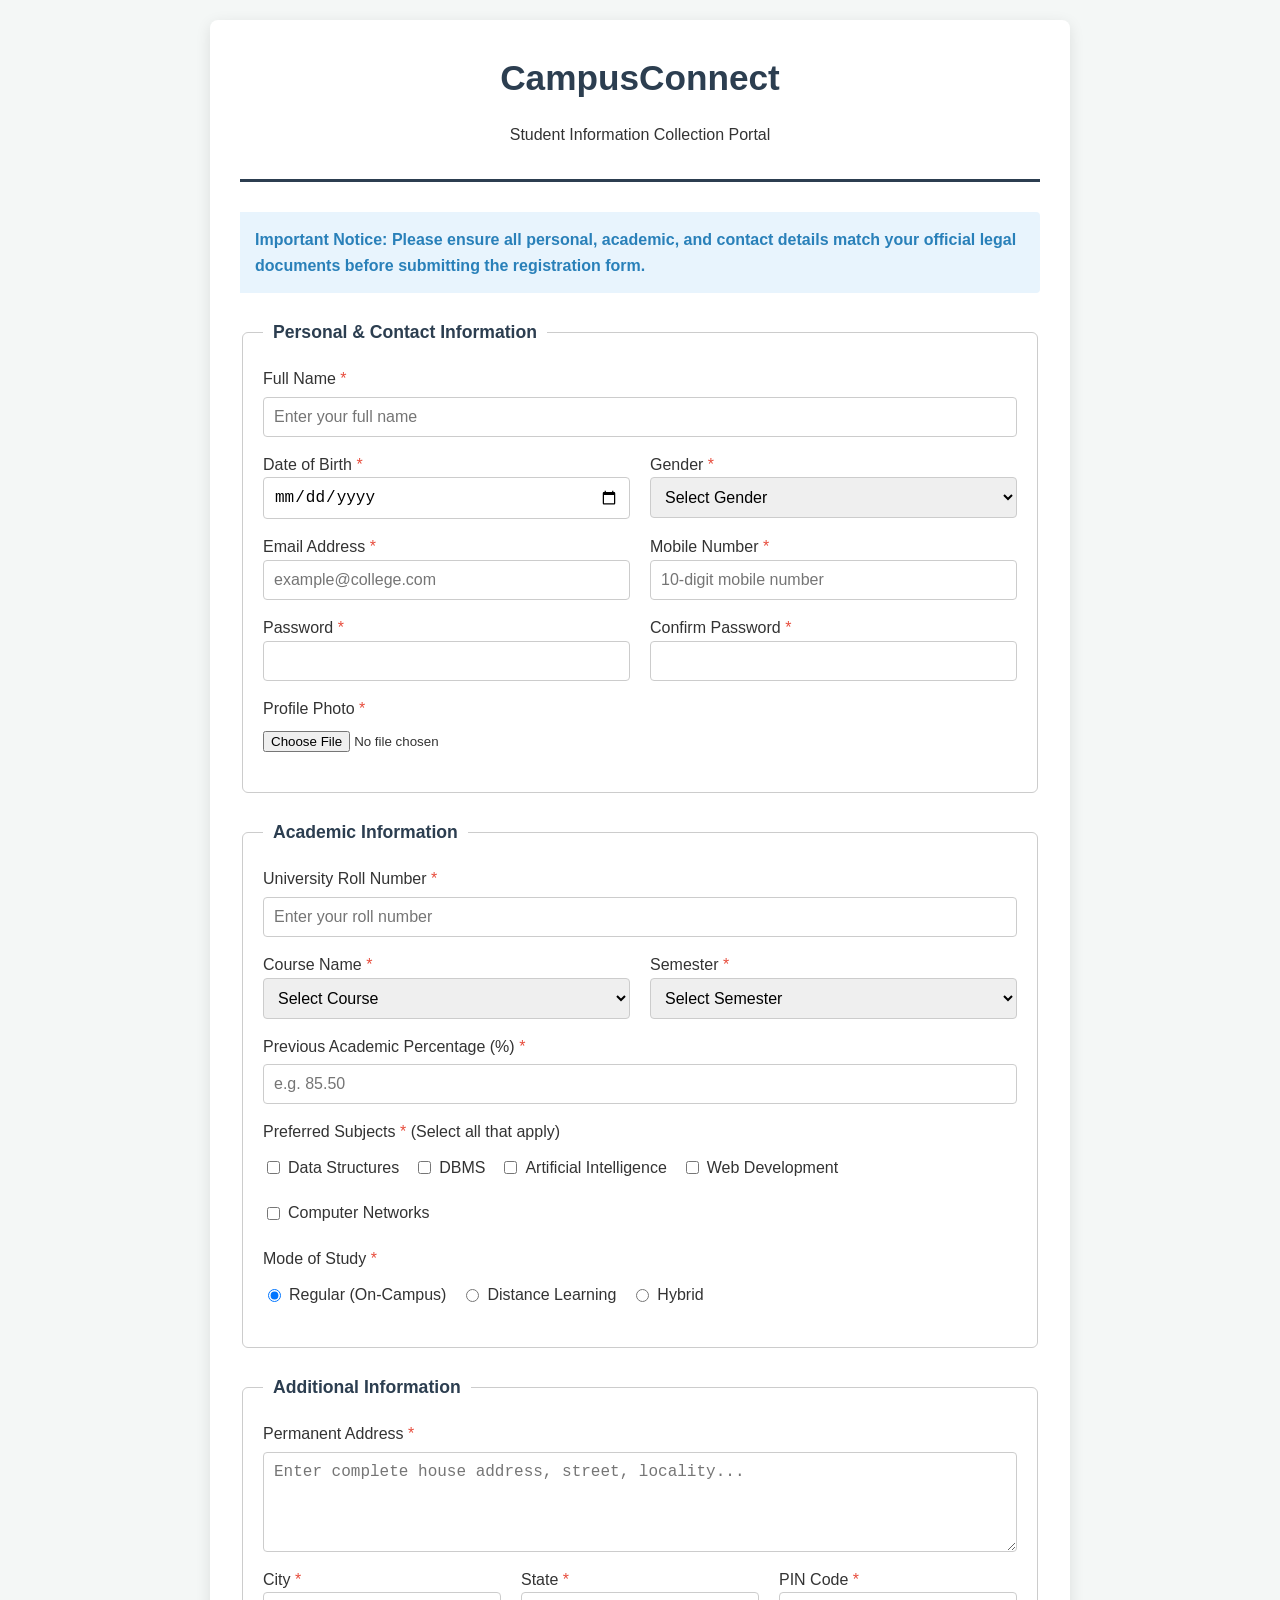
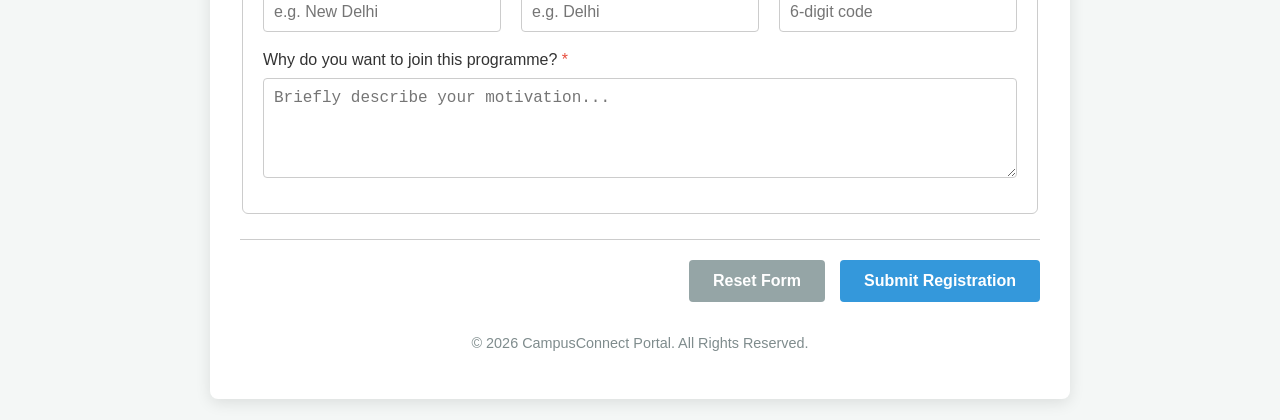
==== assignments/assign2/index.html @ a63cce72 "basic structure" ====
<!DOCTYPE html>
<html lang="en">
<head>
    <meta charset="UTF-8">
    <meta name="viewport" content="width=device-width, initial-scale=1.0">
    <title>CampusConnect - Student Registration Portal</title>
    <link rel="stylesheet" href="style.css">
</head>
<body>

    <div class="container">
        <header>
            <h1>CampusConnect</h1>
            <p>Student Information Collection Portal</p>
        </header>

        <section class="highlight-box">
            <p>Important Notice: Please ensure all personal, academic, and contact details match your official legal documents before submitting the registration form.</p>
        </section>

        <form action="#" method="POST" enctype="multipart/form-data">
            
            <!-- SECTION 1: Personal & Contact Details -->
            <fieldset>
                <legend>Personal & Contact Information</legend>
                
                <div class="form-group">
                    <label for="fullName">Full Name <span class="required">*</span></label>
                    <input type="text" id="fullName" name="fullName" placeholder="Enter your full name" required>
                </div>

                <div class="form-group row">
                    <div>
                        <label for="dob">Date of Birth <span class="required">*</span></label>
                        <input type="date" id="dob" name="dob" required>
                    </div>
                    <div>
                        <label for="gender">Gender <span class="required">*</span></label>
                        <select id="gender" name="gender" required>
                            <option value="" disabled selected>Select Gender</option>
                            <option value="male">Male</option>
                            <option value="female">Female</option>
                            <option value="other">Other</option>
                            <option value="prefer-not-to-say">Prefer not to say</option>
                        </select>
                    </div>
                </div>

                <div class="form-group row">
                    <div>
                        <label for="email">Email Address <span class="required">*</span></label>
                        <input type="email" id="email" name="email" placeholder="example@college.com" required>
                    </div>
                    <div>
                        <label for="mobile">Mobile Number <span class="required">*</span></label>
                        <input type="tel" id="mobile" name="mobile" placeholder="10-digit mobile number" pattern="[0-9]{10}" required>
                    </div>
                </div>

                <div class="form-group row">
                    <div>
                        <label for="password">Password <span class="required">*</span></label>
                        <input type="password" id="password" name="password" minlength="8" required>
                    </div>
                    <div>
                        <label for="confirmPassword">Confirm Password <span class="required">*</span></label>
                        <input type="password" id="confirmPassword" name="confirmPassword" minlength="8" required>
                    </div>
                </div>

                <div class="form-group">
                    <label for="profilePhoto">Profile Photo <span class="required">*</span></label>
                    <input type="file" id="profilePhoto" name="profilePhoto" accept="image/*" required>
                </div>
            </fieldset>

            <!-- SECTION 2: Academic Information -->
            <fieldset>
                <legend>Academic Information</legend>

                <div class="form-group">
                    <label for="rollNumber">University Roll Number <span class="required">*</span></label>
                    <input type="text" id="rollNumber" name="rollNumber" placeholder="Enter your roll number" required>
                </div>

                <div class="form-group row">
                    <div>
                        <label for="course">Course Name <span class="required">*</span></label>
                        <select id="course" name="course" required>
                            <option value="" disabled selected>Select Course</option>
                            <option value="btech">B.Tech (Computer Science)</option>
                            <option value="bca">BCA</option>
                            <option value="bsc">B.Sc (Information Technology)</option>
                            <option value="mca">MCA</option>
                            <option value="mtech">M.Tech</option>
                        </select>
                    </div>
                    <div>
                        <label for="semester">Semester <span class="required">*</span></label>
                        <select id="semester" name="semester" required>
                            <option value="" disabled selected>Select Semester</option>
                            <option value="1">Semester 1</option>
                            <option value="2">Semester 2</option>
                            <option value="3">Semester 3</option>
                            <option value="4">Semester 4</option>
                            <option value="5">Semester 5</option>
                            <option value="6">Semester 6</option>
                            <option value="7">Semester 7</option>
                            <option value="8">Semester 8</option>
                        </select>
                    </div>
                </div>

                <div class="form-group">
                    <label for="percentage">Previous Academic Percentage (%) <span class="required">*</span></label>
                    <input type="number" id="percentage" name="percentage" min="0" max="100" step="0.01" placeholder="e.g. 85.50" required>
                </div>

                <div class="form-group">
                    <label>Preferred Subjects <span class="required">*</span> (Select all that apply)</label>
                    <div class="checkbox-group">
                        <label><input type="checkbox" name="subjects" value="ds"> Data Structures</label>
                        <label><input type="checkbox" name="subjects" value="dbms"> DBMS</label>
                        <label><input type="checkbox" name="subjects" value="ai"> Artificial Intelligence</label>
                        <label><input type="checkbox" name="subjects" value="webdev"> Web Development</label>
                        <label><input type="checkbox" name="subjects" value="cn"> Computer Networks</label>
                    </div>
                </div>

                <div class="form-group">
                    <label>Mode of Study <span class="required">*</span></label>
                    <div class="radio-group">
                        <label><input type="radio" name="studyMode" value="regular" checked required> Regular (On-Campus)</label>
                        <label><input type="radio" name="studyMode" value="distance"> Distance Learning</label>
                        <label><input type="radio" name="studyMode" value="hybrid"> Hybrid</label>
                    </div>
                </div>
            </fieldset>

            <!-- SECTION 3: Additional Information -->
            <fieldset>
                <legend>Additional Information</legend>

                <div class="form-group">
                    <label for="address">Permanent Address <span class="required">*</span></label>
                    <textarea id="address" name="address" placeholder="Enter complete house address, street, locality..." required></textarea>
                </div>

                <div class="form-group row">
                    <div>
                        <label for="city">City <span class="required">*</span></label>
                        <input type="text" id="city" name="city" placeholder="e.g. New Delhi" required>
                    </div>
                    <div>
                        <label for="state">State <span class="required">*</span></label>
                        <input type="text" id="state" name="state" placeholder="e.g. Delhi" required>
                    </div>
                    <div>
                        <label for="pinCode">PIN Code <span class="required">*</span></label>
                        <input type="text" id="pinCode" name="pinCode" placeholder="6-digit code" pattern="[0-9]{6}" required>
                    </div>
                </div>

                <div class="form-group">
                    <label for="statement">Why do you want to join this programme? <span class="required">*</span></label>
                    <textarea id="statement" name="statement" placeholder="Briefly describe your motivation..." required></textarea>
                </div>
            </fieldset>

            <div class="form-actions">
                <button type="reset">Reset Form</button>
                <button type="submit">Submit Registration</button>
            </div>
        </form>

        <footer>
            <p>&copy; 2026 CampusConnect Portal. All Rights Reserved.</p>
        </footer>
    </div>

</body>
</html>
---- assignments/assign2/style.css ----
:root {
    --primary-color: #2c3e50;
    --secondary-color: #3498db;
    --bg-color: #f4f7f6;
    --card-bg: #ffffff;
    --text-color: #333;
    --border-color: #ccc;
}

body {
    font-family: 'Segoe UI', Tahoma, Geneva, Verdana, sans-serif;
    background-color: var(--bg-color);
    color: var(--text-color);
    margin: 0;
    padding: 20px;
    line-height: 1.6;
}

.container {
    max-width: 800px;
    margin: 0 auto;
    background: var(--card-bg);
    padding: 30px;
    border-radius: 8px;
    box-shadow: 0 4px 15px rgba(0,0,0,0.1);
}

header {
    text-align: center;
    border-bottom: 3px solid var(--primary-color);
    padding-bottom: 15px;
    margin-bottom: 30px;
}

h1 {
    color: var(--primary-color);
    margin: 0 0 10px 0;
    font-size: 2.2rem;
}

.highlight-box {
    background-color: #e8f4fd;
    padding: 15px;
    margin-bottom: 25px;
    border-radius: 0 4px 4px 0;
}

.highlight-box p {
    margin: 0;
    font-weight: 600;
    color: #2980b9;
}

fieldset {
    border: 1px solid var(--border-color);
    border-radius: 6px;
    padding: 20px;
    margin-bottom: 25px;
}

legend {
    font-weight: bold;
    color: var(--primary-color);
    padding: 0 10px;
    font-size: 1.1rem;
}

.form-group {
    margin-bottom: 15px;
    display: flex;
    flex-direction: column;
}

.form-group.row {
    flex-direction: row;
    gap: 20px;
}

.form-group.row > div {
    flex: 1;
}

label {
    margin-bottom: 5px;
    font-weight: 500;
}

.required {
    color: #e74c3c;
}

input[type="text"],
input[type="email"],
input[type="tel"],
input[type="date"],
input[type="password"],
input[type="number"],
select,
textarea {
    width: 100%;
    padding: 10px;
    border: 1px solid var(--border-color);
    border-radius: 4px;
    box-sizing: border-box;
    font-size: 1rem;
}

input[type="file"] {
    padding: 5px 0;
}

.checkbox-group, .radio-group {
    display: flex;
    flex-wrap: wrap;
    gap: 15px;
    padding-top: 5px;
}

.checkbox-group label, .radio-group label {
    display: flex;
    align-items: center;
    gap: 5px;
    font-weight: normal;
    cursor: pointer;
}

textarea {
    resize: vertical;
    min-height: 100px;
}

.form-actions {
    display: flex;
    justify-content: flex-end;
    gap: 15px;
    margin-top: 20px;
    border-top: 1px solid var(--border-color);
    padding-top: 20px;
}

button {
    padding: 12px 24px;
    font-size: 1rem;
    font-weight: 600;
    border: none;
    border-radius: 4px;
    cursor: pointer;
    transition: background-color 0.2s;
}

button[type="submit"] {
    background-color: var(--secondary-color);
    color: white;
}

button[type="submit"]:hover {
    background-color: #2980b9;
}

button[type="reset"] {
    background-color: #95a5a6;
    color: white;
}

button[type="reset"]:hover {
    background-color: #7f8c8d;
}

footer {
    text-align: center;
    margin-top: 30px;
    font-size: 0.9rem;
    color: #7f8c8d;
}

/* Responsive adjustments */
@media (max-width: 600px) {
    .form-group.row {
        flex-direction: column;
        gap: 15px;
    }
}
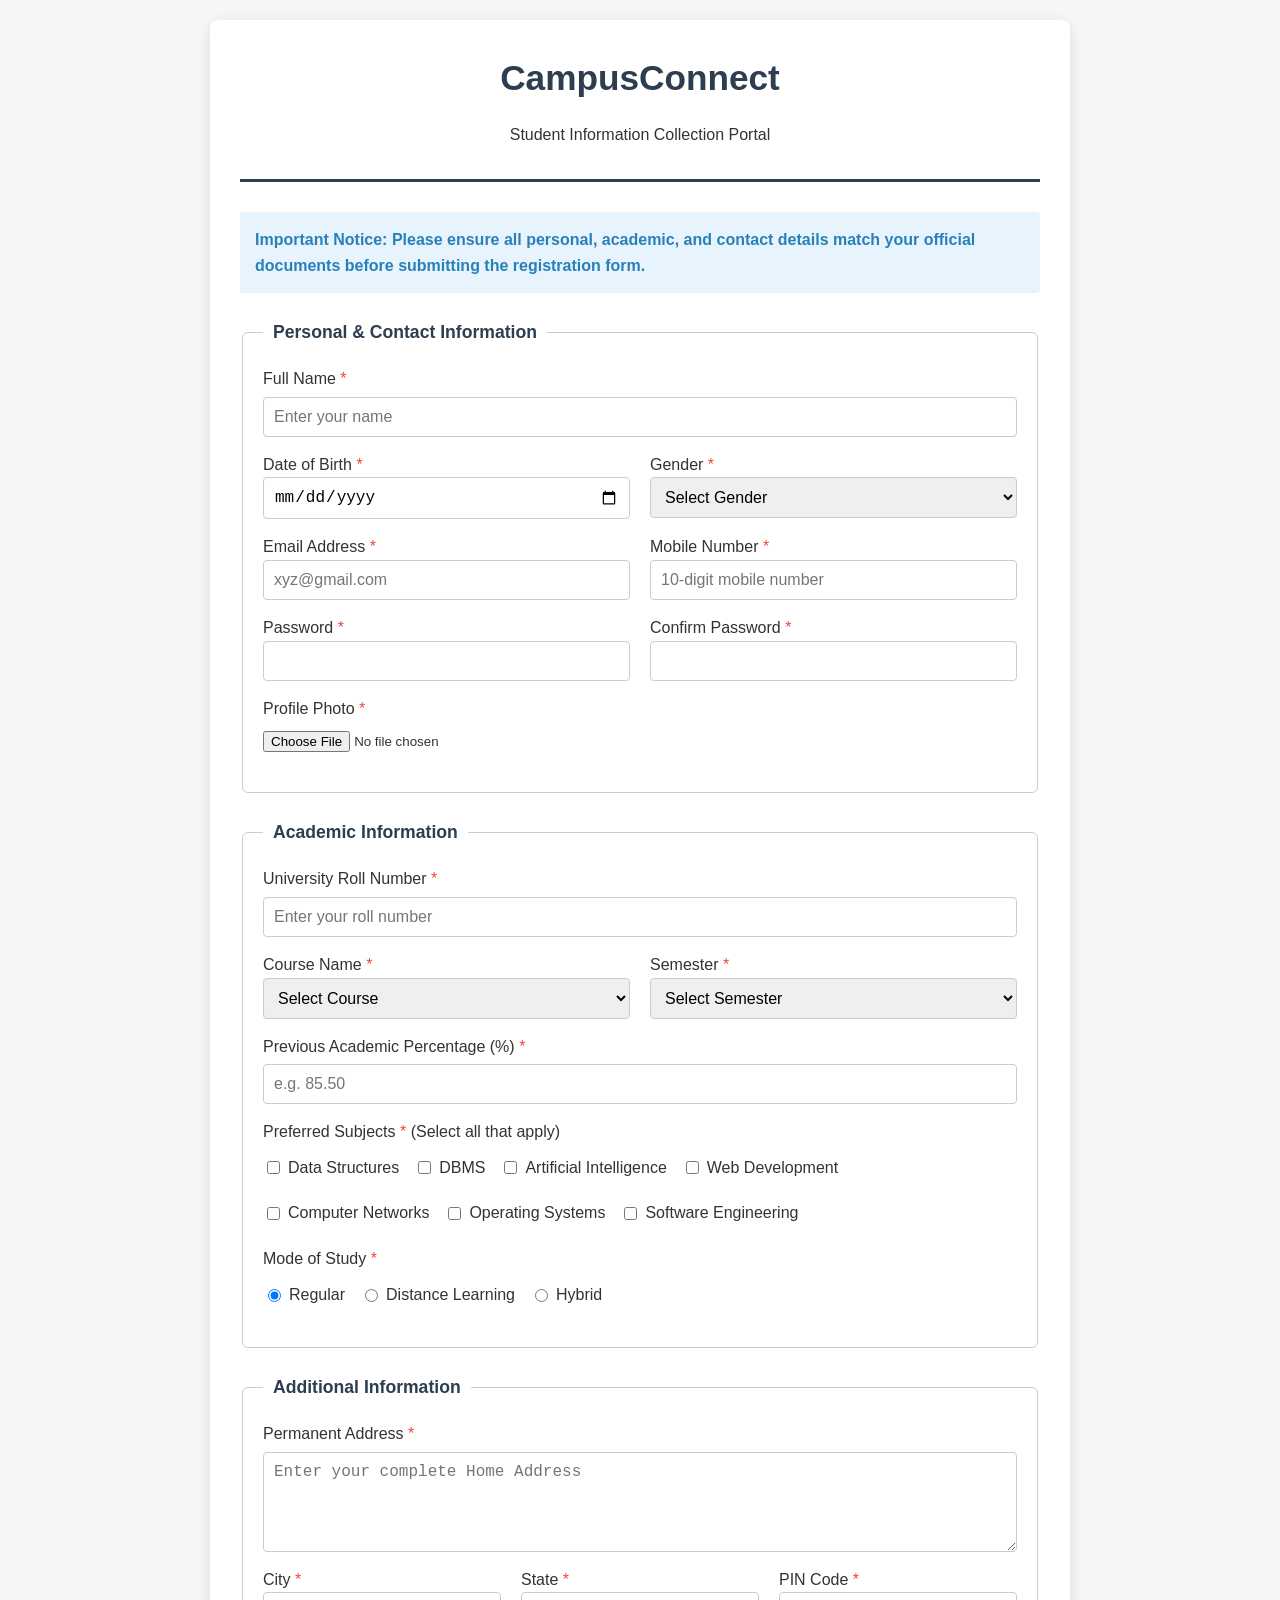
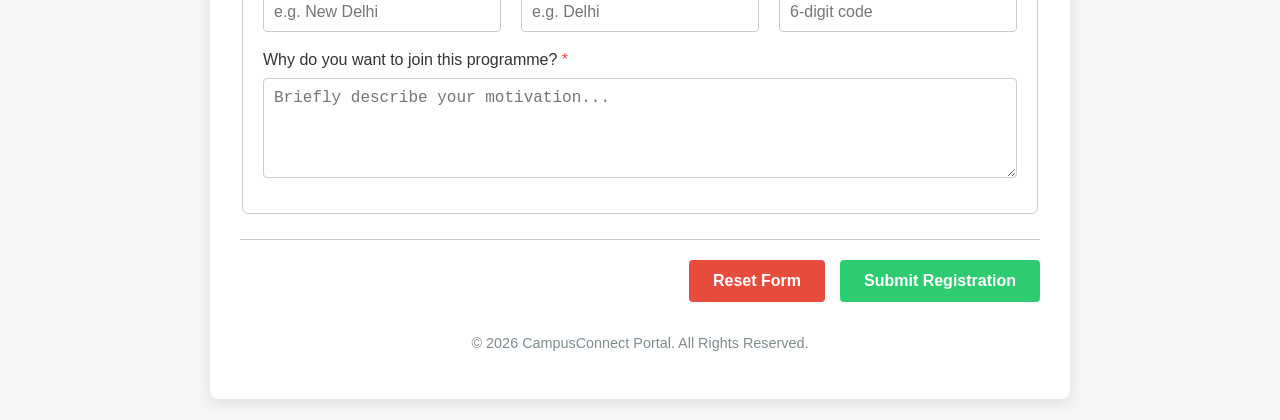
==== commit e047253d: "final assign2" ====
--- a/assignments/assign2/index.html
+++ b/assignments/assign2/index.html
@@ -7,15 +7,13 @@
     <link rel="stylesheet" href="style.css">
 </head>
 <body>
-
     <div class="container">
         <header>
             <h1>CampusConnect</h1>
             <p>Student Information Collection Portal</p>
         </header>
-
         <section class="highlight-box">
-            <p>Important Notice: Please ensure all personal, academic, and contact details match your official legal documents before submitting the registration form.</p>
+            <p>Important Notice: Please ensure all personal, academic, and contact details match your official documents before submitting the registration form.</p>
         </section>
 
         <form action="#" method="POST" enctype="multipart/form-data">
@@ -23,10 +21,9 @@
             <!-- SECTION 1: Personal & Contact Details -->
             <fieldset>
                 <legend>Personal & Contact Information</legend>
-                
                 <div class="form-group">
                     <label for="fullName">Full Name <span class="required">*</span></label>
-                    <input type="text" id="fullName" name="fullName" placeholder="Enter your full name" required>
+                    <input type="text" id="fullName" name="fullName" placeholder="Enter your name" required>
                 </div>
 
                 <div class="form-group row">
@@ -49,7 +46,7 @@
                 <div class="form-group row">
                     <div>
                         <label for="email">Email Address <span class="required">*</span></label>
-                        <input type="email" id="email" name="email" placeholder="example@college.com" required>
+                        <input type="email" id="email" name="email" placeholder="xyz@gmail.com" required>
                     </div>
                     <div>
                         <label for="mobile">Mobile Number <span class="required">*</span></label>
@@ -90,9 +87,11 @@
                             <option value="" disabled selected>Select Course</option>
                             <option value="btech">B.Tech (Computer Science)</option>
                             <option value="bca">BCA</option>
-                            <option value="bsc">B.Sc (Information Technology)</option>
-                            <option value="mca">MCA</option>
-                            <option value="mtech">M.Tech</option>
+                            <option value="bsc">B.Sc Hons. Computer Science</option>
+                            <option value="bms">BMS</option>
+                            <option value="bba">BBA-FIA</option>
+                            <option value="mba">MBA</option>
+                            <option value="mtech">MTECH</option>
                         </select>
                     </div>
                     <div>
@@ -124,15 +123,17 @@
                         <label><input type="checkbox" name="subjects" value="ai"> Artificial Intelligence</label>
                         <label><input type="checkbox" name="subjects" value="webdev"> Web Development</label>
                         <label><input type="checkbox" name="subjects" value="cn"> Computer Networks</label>
+                        <label><input type="checkbox" name="subjects" value="os"> Operating Systems</label>
+                        <label><input type="checkbox" name="subjects" value="se"> Software Engineering</label>
                     </div>
                 </div>
 
                 <div class="form-group">
                     <label>Mode of Study <span class="required">*</span></label>
                     <div class="radio-group">
-                        <label><input type="radio" name="studyMode" value="regular" checked required> Regular (On-Campus)</label>
-                        <label><input type="radio" name="studyMode" value="distance"> Distance Learning</label>
-                        <label><input type="radio" name="studyMode" value="hybrid"> Hybrid</label>
+                        <label><input type="radio" name="studyMode" value="regular" checked required> Regular</label>
+                        <label><input type="radio" name="studyMode" value="distance">Distance Learning</label>
+                        <label><input type="radio" name="studyMode" value="hybrid">Hybrid</label>
                     </div>
                 </div>
             </fieldset>
@@ -143,7 +144,7 @@
 
                 <div class="form-group">
                     <label for="address">Permanent Address <span class="required">*</span></label>
-                    <textarea id="address" name="address" placeholder="Enter complete house address, street, locality..." required></textarea>
+                    <textarea id="address" name="address" placeholder="Enter your complete Home Address" required></textarea>
                 </div>
 
                 <div class="form-group row">
--- a/assignments/assign2/style.css
+++ b/assignments/assign2/style.css
@@ -148,22 +148,24 @@
     transition: background-color 0.2s;
 }
 
+/* --- SUBMIT BUTTON --- */
 button[type="submit"] {
-    background-color: var(--secondary-color);
-    color: white;
+    background-color: #2ecc71; 
+    color: white;              
 }
 
 button[type="submit"]:hover {
-    background-color: #2980b9;
+    background-color: #27ae60; 
 }
 
+/* --- RESET BUTTON --- */
 button[type="reset"] {
-    background-color: #95a5a6;
-    color: white;
+    background-color: #e74c3c; 
+    color: white;              
 }
 
 button[type="reset"]:hover {
-    background-color: #7f8c8d;
+    background-color: #c0392b; 
 }
 
 footer {
@@ -173,7 +175,6 @@
     color: #7f8c8d;
 }
 
-/* Responsive adjustments */
 @media (max-width: 600px) {
     .form-group.row {
         flex-direction: column;
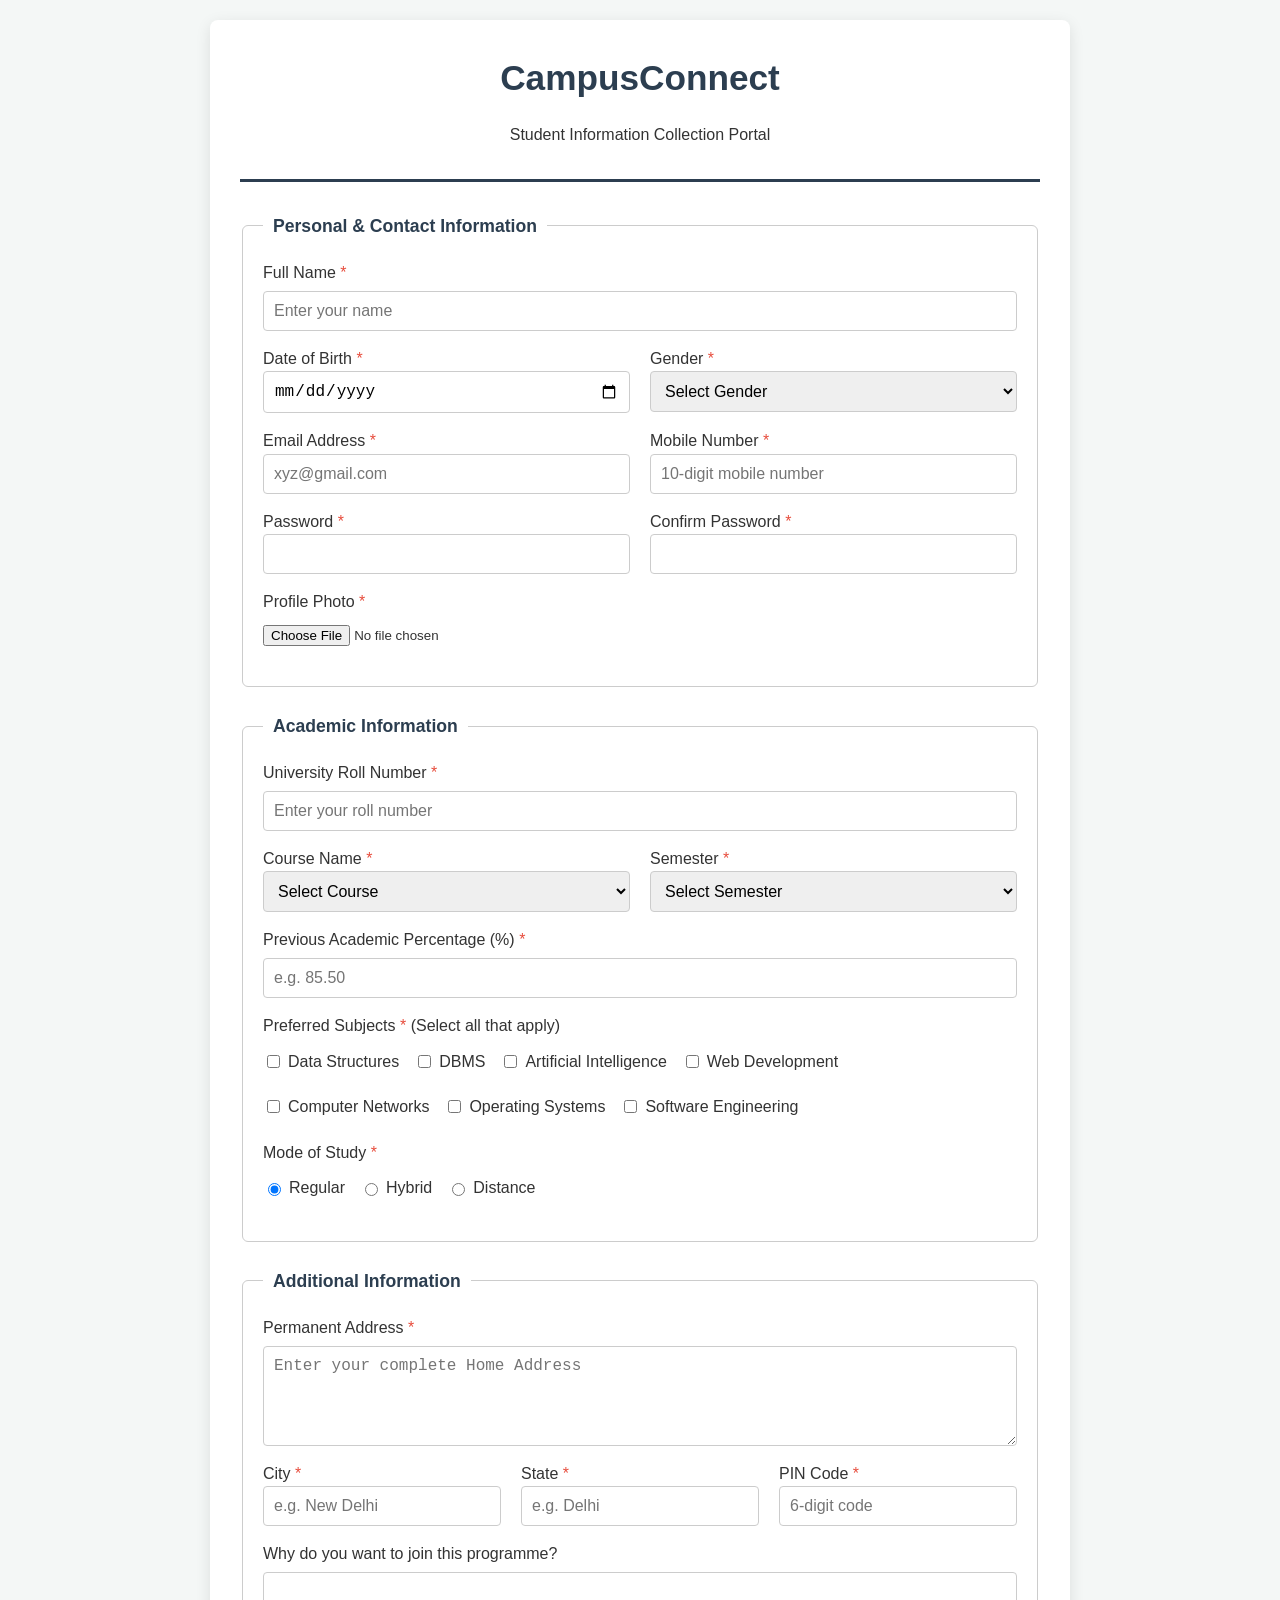
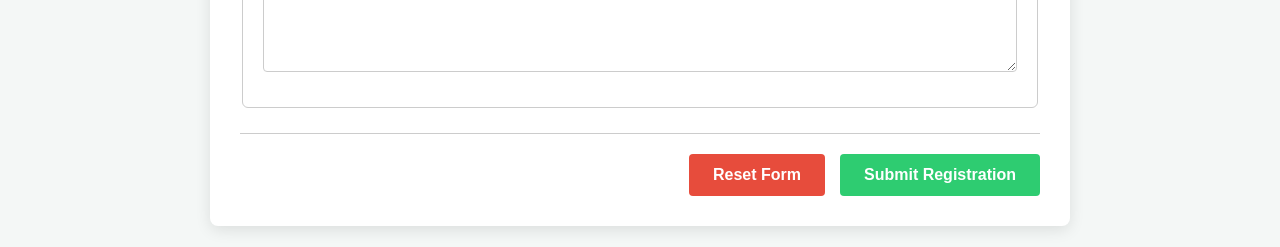
==== commit 7e576048: "added assign2" ====
--- a/assignments/assign2/index.html
+++ b/assignments/assign2/index.html
@@ -1,26 +1,219 @@
+
 <!DOCTYPE html>
 <html lang="en">
 <head>
     <meta charset="UTF-8">
     <meta name="viewport" content="width=device-width, initial-scale=1.0">
     <title>CampusConnect - Student Registration Portal</title>
-    <link rel="stylesheet" href="style.css">
+
+    <style>
+        :root {
+            --primary-color: #2c3e50;
+            --secondary-color: #3498db;
+            --bg-color: #f4f7f6;
+            --card-bg: #ffffff;
+            --text-color: #333;
+            --border-color: #ccc;
+        }
+
+        body {
+            font-family: 'Segoe UI', Tahoma, Geneva, Verdana, sans-serif;
+            background-color: var(--bg-color);
+            color: var(--text-color);
+            margin: 0;
+            padding: 20px;
+            line-height: 1.6;
+        }
+
+        .container {
+            max-width: 800px;
+            margin: 0 auto;
+            background: var(--card-bg);
+            padding: 30px;
+            border-radius: 8px;
+            box-shadow: 0 4px 15px rgba(0,0,0,0.1);
+        }
+
+        header {
+            text-align: center;
+            border-bottom: 3px solid var(--primary-color);
+            padding-bottom: 15px;
+            margin-bottom: 30px;
+        }
+
+        h1 {
+            color: var(--primary-color);
+            margin: 0 0 10px 0;
+            font-size: 2.2rem;
+        }
+
+        .highlight-box {
+            background-color: #e8f4fd;
+            padding: 15px;
+            margin-bottom: 25px;
+            border-radius: 0 4px 4px 0;
+        }
+
+        .highlight-box p {
+            margin: 0;
+            font-weight: 600;
+            color: #2980b9;
+        }
+
+        fieldset {
+            border: 1px solid var(--border-color);
+            border-radius: 6px;
+            padding: 20px;
+            margin-bottom: 25px;
+        }
+
+        legend {
+            font-weight: bold;
+            color: var(--primary-color);
+            padding: 0 10px;
+            font-size: 1.1rem;
+        }
+
+        .form-group {
+            margin-bottom: 15px;
+            display: flex;
+            flex-direction: column;
+        }
+
+        .form-group.row {
+            flex-direction: row;
+            gap: 20px;
+        }
+
+        .form-group.row > div {
+            flex: 1;
+            min-width: 0;
+        }
+
+        label {
+            margin-bottom: 5px;
+            font-weight: 500;
+        }
+
+        .required {
+            color: #e74c3c;
+        }
+
+        input[type="text"],
+        input[type="email"],
+        input[type="tel"],
+        input[type="date"],
+        input[type="password"],
+        input[type="number"],
+        select,
+        textarea {
+            width: 100%;
+            padding: 10px;
+            border: 1px solid var(--border-color);
+            border-radius: 4px;
+            box-sizing: border-box;
+            font-size: 1rem;
+        }
+
+        input[type="file"] {
+            padding: 5px 0;
+        }
+
+        .checkbox-group, .radio-group {
+            display: flex;
+            flex-wrap: wrap;
+            gap: 15px;
+            padding-top: 5px;
+        }
+
+        .checkbox-group label, .radio-group label {
+            display: flex;
+            align-items: center;
+            gap: 5px;
+            font-weight: normal;
+            cursor: pointer;
+        }
+
+        textarea {
+            resize: vertical;
+            min-height: 100px;
+        }
+
+        .form-actions {
+            display: flex;
+            justify-content: flex-end;
+            gap: 15px;
+            margin-top: 20px;
+            border-top: 1px solid var(--border-color);
+            padding-top: 20px;
+        }
+
+        button {
+            padding: 12px 24px;
+            font-size: 1rem;
+            font-weight: 600;
+            border: none;
+            border-radius: 4px;
+            cursor: pointer;
+            transition: background-color 0.2s;
+        }
+
+        button[type="submit"] {
+            background-color: #2ecc71;
+            color: white;
+        }
+
+        button[type="submit"]:hover {
+            background-color: #27ae60;
+        }
+
+        button[type="reset"] {
+            background-color: #e74c3c;
+            color: white;
+        }
+
+        button[type="reset"]:hover {
+            background-color: #c0392b;
+        }
+
+        footer {
+            text-align: center;
+            margin-top: 30px;
+            font-size: 0.9rem;
+            color: #7f8c8d;
+        }
+
+        @media (max-width: 600px) {
+            .form-group.row {
+                flex-direction: column;
+                gap: 15px;
+            }
+
+            .container {
+                padding: 18px;
+            }
+
+            .form-actions {
+                flex-wrap: wrap;
+            }
+        }
+    </style>
 </head>
+
 <body>
+
     <div class="container">
+
         <header>
             <h1>CampusConnect</h1>
             <p>Student Information Collection Portal</p>
         </header>
-        <section class="highlight-box">
-            <p>Important Notice: Please ensure all personal, academic, and contact details match your official documents before submitting the registration form.</p>
-        </section>
-
-        <form action="#" method="POST" enctype="multipart/form-data">
-            
-            <!-- SECTION 1: Personal & Contact Details -->
+
+        <form id="registrationForm" onsubmit="return validateForm(event)">
+
             <fieldset>
                 <legend>Personal & Contact Information</legend>
+
                 <div class="form-group">
                     <label for="fullName">Full Name <span class="required">*</span></label>
                     <input type="text" id="fullName" name="fullName" placeholder="Enter your name" required>
@@ -31,6 +224,7 @@
                         <label for="dob">Date of Birth <span class="required">*</span></label>
                         <input type="date" id="dob" name="dob" required>
                     </div>
+
                     <div>
                         <label for="gender">Gender <span class="required">*</span></label>
                         <select id="gender" name="gender" required>
@@ -48,6 +242,7 @@
                         <label for="email">Email Address <span class="required">*</span></label>
                         <input type="email" id="email" name="email" placeholder="xyz@gmail.com" required>
                     </div>
+
                     <div>
                         <label for="mobile">Mobile Number <span class="required">*</span></label>
                         <input type="tel" id="mobile" name="mobile" placeholder="10-digit mobile number" pattern="[0-9]{10}" required>
@@ -59,6 +254,7 @@
                         <label for="password">Password <span class="required">*</span></label>
                         <input type="password" id="password" name="password" minlength="8" required>
                     </div>
+
                     <div>
                         <label for="confirmPassword">Confirm Password <span class="required">*</span></label>
                         <input type="password" id="confirmPassword" name="confirmPassword" minlength="8" required>
@@ -69,9 +265,9 @@
                     <label for="profilePhoto">Profile Photo <span class="required">*</span></label>
                     <input type="file" id="profilePhoto" name="profilePhoto" accept="image/*" required>
                 </div>
+
             </fieldset>
 
-            <!-- SECTION 2: Academic Information -->
             <fieldset>
                 <legend>Academic Information</legend>
 
@@ -94,6 +290,7 @@
                             <option value="mtech">MTECH</option>
                         </select>
                     </div>
+
                     <div>
                         <label for="semester">Semester <span class="required">*</span></label>
                         <select id="semester" name="semester" required>
@@ -117,6 +314,7 @@
 
                 <div class="form-group">
                     <label>Preferred Subjects <span class="required">*</span> (Select all that apply)</label>
+
                     <div class="checkbox-group">
                         <label><input type="checkbox" name="subjects" value="ds"> Data Structures</label>
                         <label><input type="checkbox" name="subjects" value="dbms"> DBMS</label>
@@ -130,15 +328,16 @@
 
                 <div class="form-group">
                     <label>Mode of Study <span class="required">*</span></label>
+
                     <div class="radio-group">
                         <label><input type="radio" name="studyMode" value="regular" checked required> Regular</label>
-                        <label><input type="radio" name="studyMode" value="distance">Distance Learning</label>
-                        <label><input type="radio" name="studyMode" value="hybrid">Hybrid</label>
-                    </div>
-                </div>
+                        <label><input type="radio" name="studyMode" value="hybrid"> Hybrid</label>
+                        <label><input type="radio" name="studyMode" value="distance"> Distance</label>
+                    </div>
+                </div>
+
             </fieldset>
 
-            <!-- SECTION 3: Additional Information -->
             <fieldset>
                 <legend>Additional Information</legend>
 
@@ -152,10 +351,12 @@
                         <label for="city">City <span class="required">*</span></label>
                         <input type="text" id="city" name="city" placeholder="e.g. New Delhi" required>
                     </div>
+
                     <div>
                         <label for="state">State <span class="required">*</span></label>
                         <input type="text" id="state" name="state" placeholder="e.g. Delhi" required>
                     </div>
+
                     <div>
                         <label for="pinCode">PIN Code <span class="required">*</span></label>
                         <input type="text" id="pinCode" name="pinCode" placeholder="6-digit code" pattern="[0-9]{6}" required>
@@ -163,21 +364,47 @@
                 </div>
 
                 <div class="form-group">
-                    <label for="statement">Why do you want to join this programme? <span class="required">*</span></label>
-                    <textarea id="statement" name="statement" placeholder="Briefly describe your motivation..." required></textarea>
-                </div>
+                    <label for="statement">Why do you want to join this programme?</label>
+                    <textarea id="statement" name="statement" ></textarea>
+                </div>
+
             </fieldset>
 
             <div class="form-actions">
                 <button type="reset">Reset Form</button>
                 <button type="submit">Submit Registration</button>
             </div>
+
         </form>
 
-        <footer>
-            <p>&copy; 2026 CampusConnect Portal. All Rights Reserved.</p>
-        </footer>
     </div>
+
+    <script>
+        function validateForm(event) {
+
+            event.preventDefault();
+
+            const subjects = document.querySelectorAll('input[name="subjects"]:checked');
+
+            if (subjects.length === 0) {
+                alert("Please select at least one preferred subject!");
+                return false;
+            }
+
+        
+            const password = document.getElementById("password").value;
+            const confirmPassword = document.getElementById("confirmPassword").value;
+
+            if (password !== confirmPassword) {
+                alert("Passwords do not match! Please try again.");
+                return false;
+            }
+
+            alert("Registration Submitted Successfully!");
+
+            return false;
+        }
+    </script>
 
 </body>
 </html>
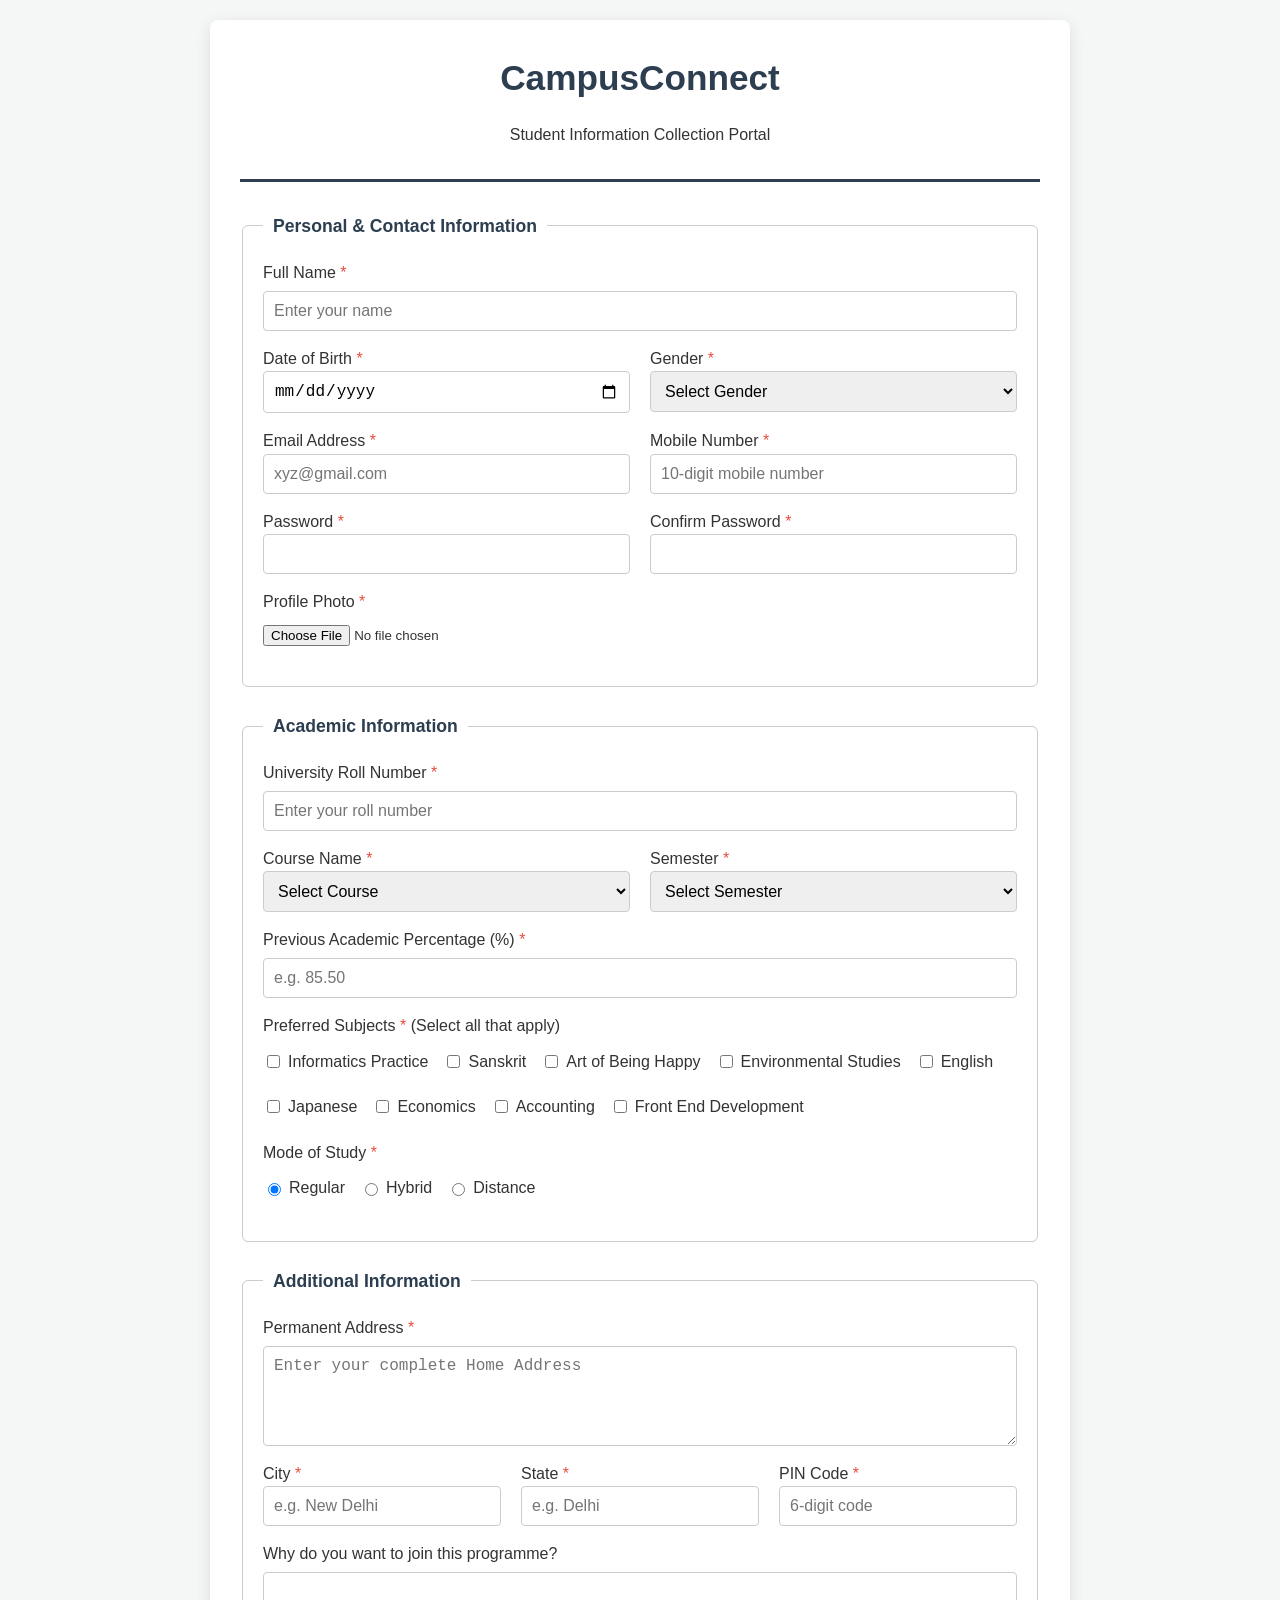
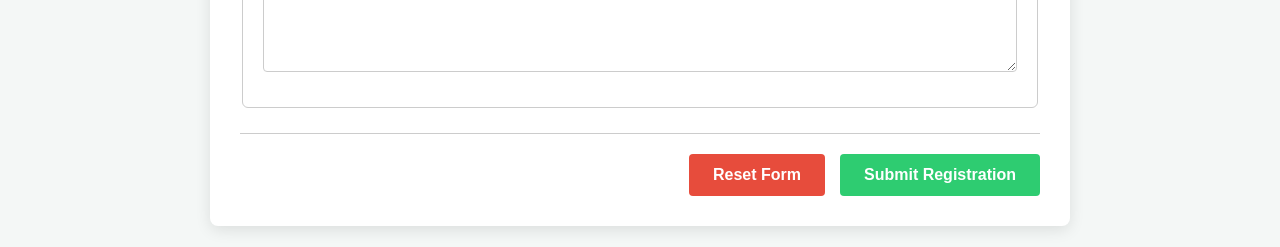
==== commit 4e60b85a: "added assign2" ====
--- a/assignments/assign2/index.html
+++ b/assignments/assign2/index.html
@@ -316,13 +316,15 @@
                     <label>Preferred Subjects <span class="required">*</span> (Select all that apply)</label>
 
                     <div class="checkbox-group">
-                        <label><input type="checkbox" name="subjects" value="ds"> Data Structures</label>
-                        <label><input type="checkbox" name="subjects" value="dbms"> DBMS</label>
-                        <label><input type="checkbox" name="subjects" value="ai"> Artificial Intelligence</label>
-                        <label><input type="checkbox" name="subjects" value="webdev"> Web Development</label>
-                        <label><input type="checkbox" name="subjects" value="cn"> Computer Networks</label>
-                        <label><input type="checkbox" name="subjects" value="os"> Operating Systems</label>
-                        <label><input type="checkbox" name="subjects" value="se"> Software Engineering</label>
+                        <label><input type="checkbox" name="subjects" value="ip"> Informatics Practice</label>
+                        <label><input type="checkbox" name="subjects" value="sk"> Sanskrit</label>
+                        <label><input type="checkbox" name="subjects" value="abh"> Art of Being Happy</label>
+                        <label><input type="checkbox" name="subjects" value="evs"> Environmental Studies</label>
+                        <label><input type="checkbox" name="subjects" value="en"> English</label>
+                        <label><input type="checkbox" name="subjects" value="os"> Japanese</label>
+                        <label><input type="checkbox" name="subjects" value="eco"> Economics</label>
+                        <label><input type="checkbox" name="subjects" value="acc"> Accounting</label>
+                        <label><input type="checkbox" name="subjects" value="fed"> Front End Development</label>
                     </div>
                 </div>
 
